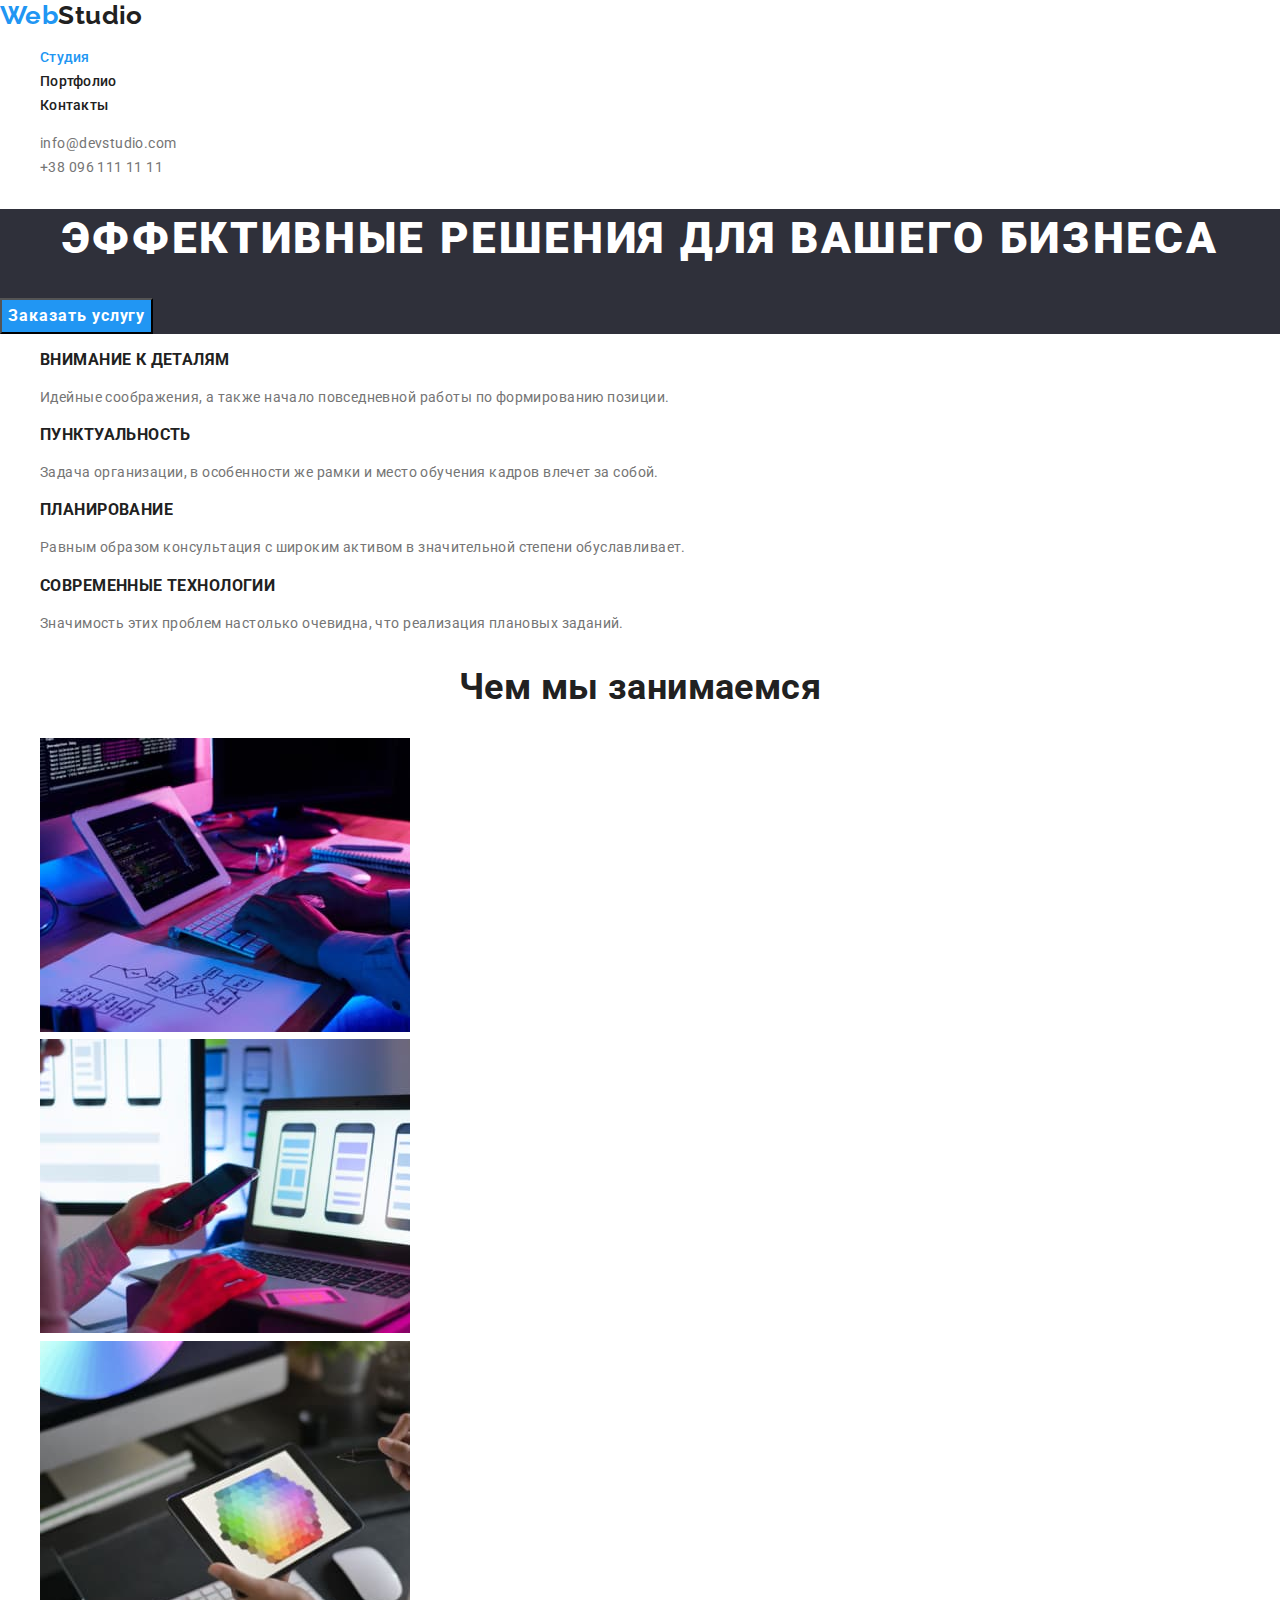
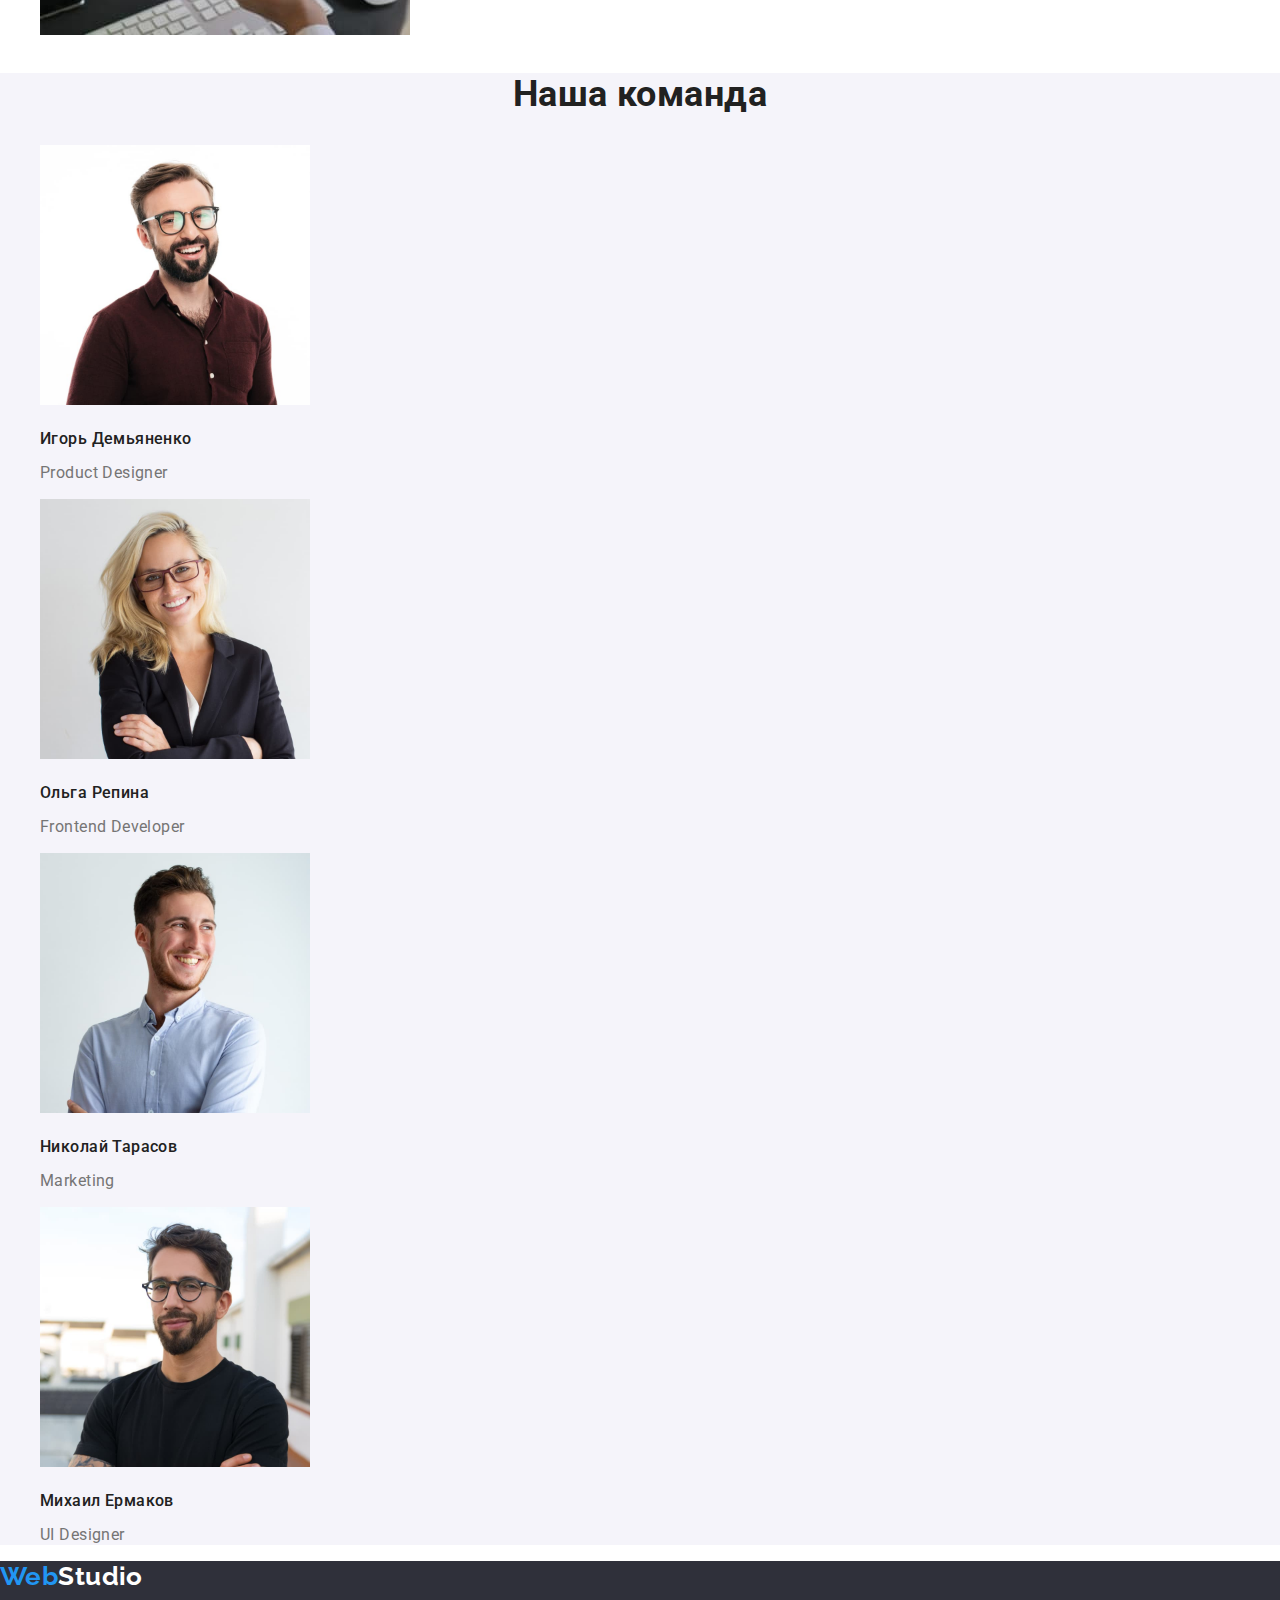
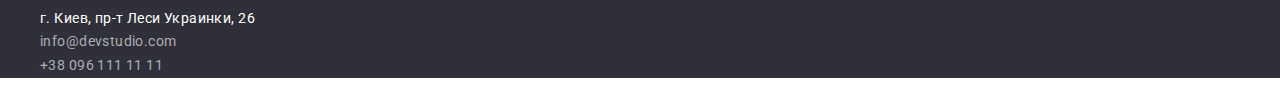
==== index.html @ a7386466 "Добавляет репозиторий goit-markup-hw-02" ====
<!DOCTYPE html>
<html lang="ru">

<head>
    <meta charset="UTF-8">
    <meta http-equiv="X-UA-Compatible" content="IE=edge">
    <meta name="viewport" content="width=device-width, initial-scale=1.0">
    <title>Web Studio</title>
    <link rel="preconnect" href="https://fonts.gstatic.com">
    <link
        href="https://fonts.googleapis.com/css2?family=Raleway:wght@700&family=Roboto:wght@400;500;700;900&display=swap"
        rel="stylesheet">
    <link rel="stylesheet"
        href="https://cdnjs.cloudflare.com/ajax/libs/modern-normalize/1.0.0/modern-normalize.min.css">
    <link rel="stylesheet" href="./css/styles.css">
</head>

<body>
    <!-- Navigation site -->
    <header class="white-background">
        <nav>
            <a class="logo-header" href="/"><span class="colortext">Web</span>Studio</a>
            <ul class="site-nav list">
                <li><a class="link current" href="">Студия</a></li>
                <li><a class="link" href="./portfolio.html">Портфолио</a></li>
                <li><a class="link" href="">Контакты</a></li>
            </ul>
        </nav>
        <ul class="list">
            <li><a class="link" href="mailto:info@devstudio.com">info@devstudio.com</a></li>
            <li><a class="link" href="tell:+380961111111">+38 096 111 11 11</a></li>
        </ul>
    </header>
    <main>
        <!-- Hero -->
        <section class="hero">
            <h1 class="page-title">Эффективные решения для вашего бизнеса</h1>
            <button class="button-order" type="button">Заказать услугу</button>
        </section>
        <!--Features-->
        <section class="">
            <h2 class="hiden-title">Особенности</h2>
            <ul class="list">
                <li>
                    <h3 class="feature-title">Внимание к деталям</h3>
                    <p class="paragraf-text">Идейные соображения, а также начало повседневной работы по формированию
                        позиции.</p>
                </li>
                <li>
                    <h3 class="feature-title">Пунктуальность</h3>
                    <p class="paragraf-text">Задача организации, в особенности же рамки и место обучения кадров влечет
                        за собой.</p>
                </li>
                <li>
                    <h3 class="feature-title">Планирование</h3>
                    <p class="paragraf-text">Равным образом консультация с широким активом в значительной степени
                        обуславливает.</p>
                </li>
                <li>
                    <h3 class="feature-title">Современные технологии</h3>
                    <p class="paragraf-text">Значимость этих проблем настолько очевидна, что реализация плановых
                        заданий.</p>
                </li>
            </ul>
        </section>
        <!--Чем мы занимаемся-->
        <section class="">
            <h2 class="section-title">Чем мы занимаемся</h2>
            <ul class="list">
                <li><img src="./images/work1.jpg" width="370" height="294" alt="Работа на планшете" /></li>
                <li><img src="./images/work2.jpg" width="370" height="294" alt="Работа на телефоне" /></li>
                <li><img src="./images/work3.jpg" width="370" height="294" alt="Барбер на ноутбуке" /></li>
            </ul>
        </section>
        <!--Наша команда-->
        <section class="second-bg-color">
            <h2 class="section-title">Наша команда</h2>
            <ul class="list">
                <li>
                    <img src="./images/staff1.jpg" width="270" height="260" alt="Член команды 1" />
                    <h3 class="team-name">Игорь Демьяненко</h3>
                    <p class="profession-text" lang="en">Product Designer</p>
                </li>
                <li>
                    <img src="./images/staff2.jpg" width="270" height="260" alt="Член команды 2" />
                    <h3 class="team-name">Ольга Репина</h3>
                    <p class="profession-text" lang="en">Frontend Developer</p>
                </li>
                <li>
                    <img src="./images/staff3.jpg" width="270" height="260" alt="Член команды 3" />
                    <h3 class="team-name">Николай Тарасов</h3>
                    <p class="profession-text" lang="en">Marketing</p>
                </li>
                <li>
                    <img src="./images/staff4.jpg" width="270" height="260" alt="Член команды 4" />
                    <h3 class="team-name">Михаил Ермаков</h3>
                    <p class="profession-text" lang="en">UI Designer</p>
                </li>
            </ul>
        </section>
    </main>

    <!--Контакты-->
    <footer class="dark-background">
        <a class="logo-footer" href="/"><span class="colortext">Web</span>Studio</a>
        <address class="address">
            <ul class="list">
                <li>
                    <a class="address-link link" href="https://goo.gl/maps/Cei7VWRPJddVFzz26" target="_blank"
                        rel="noopener noreferrer">г. Киев, пр-т Леси Украинки, 26</a>
                </li>
                <li>
                    <a class="connect link" href="mailto:info@devstudio.com">info@devstudio.com</a>
                </li>
                <li>
                    <a class="connect link" href="tell:+380961111111">+38 096 111 11 11</a>
                </li>
            </ul>
        </address>
    </footer>
</body>

</html>
---- css/styles.css ----
:root {
  --main-text-color: #757575;
  --title-text-color: #212121;
  --accent-text-color: #2196f3;
  --white-text-color: #ffffff;

  --accent-bg-color: #e5e5e5;
  --dark-bg-color: #2f303a;
  --white-bg-color: #ffffff;
  --second-bg-color: #f5f4fa;

  --title-font: Roboto, sans-serif;
  --logo-font: Raleway, sans-serif;
}
body {
  font-family: var(--title-font);
  font-size: 14px;
  line-height: 1.71;
  letter-spacing: 0.03em;
  color: var(--main-text-color);
}
.link {
  text-decoration: none;
}
.address-link {
  color: var(--white-text-color);
}
header .link {
  color: var(--main-text-color);
}
.site-nav .link.current {
  color: var(--accent-text-color);
}
.link:hover,
.link:focus {
  color: var(--accent-text-color);
}
.list {
  list-style: none;
}
.address {
  font-style: inherit;
  color: var(--white-text-color);
}
.connect {
  color: rgba(255, 255, 255, 0.6);
}
.page-title {
  font-family: var(--title-font);
  font-weight: 900;
  font-size: 44px;
  line-height: 1.36;
  text-align: center;
  letter-spacing: 0.06em;
  text-transform: uppercase;
  color: var(--white-text-color);
  background-color: var(--dark-bg-color);
}
.hiden-title {
  position: absolute;
  width: 1px;
  height: 1px;
  border: 0;
  margin: -1px;
  padding: 0;
  clip: rect(0 0 0 0);
  overflow: hidden;
}
.section-title {
  font-family: var(--title-font);
  font-weight: 700;
  font-size: 36px;
  line-height: 1.17;
  text-align: center;
  color: var(--title-text-color);
}
.feature-title {
  font-family: var(--title-font);
  font-style: normal;
  font-weight: 700;
  line-height: 1.14;
  text-transform: uppercase;
  color: var(--title-text-color);
}
.paragraf-text {
  font-family: var(--title-font);
}
.team-name {
  font-family: var(--title-font);
  font-weight: 500;
  font-size: 16px;
  line-height: 1.19;
  color: var(--title-text-color);
}
.profession-text {
  font-family: var(-title-font);
  font-size: 16px;
  line-height: 1.18;
}
.gallery-title {
  font-family: var(--title-font);
  font-weight: 700;
  font-size: 18px;
  line-height: 2;
  letter-spacing: 0.06em;
  color: var(--title-text-color);
}
.gallery-text {
  font-family: var(--title-font);
  font-size: 16px;
  line-height: 1.87;
}
/* Button */
.button-order {
  color: var(--white-text-color);
  background-color: var(--accent-text-color);
  font-family: var(--title-font);
  font-weight: 700;
  font-size: 16px;
  line-height: 1.87;
  display: flex;
  align-items: center;
  text-align: center;
  letter-spacing: 0.06em;
  cursor: pointer;
}
.button-nav:hover,
.button-nav:focus {
  background-color: var(--accent-text-color);
}
.button-nav {
  font-family: var(--title-font);
  font-weight: 500;
  font-size: 16px;
  line-height: 1.62;
  cursor: pointer;
  text-align: center;
  letter-spacing: 0.03em;
  color: var(--title-text-color);
  background-color: var(--second-bg-color);
}
.hero {
  background-color: var(--dark-bg-color);
}
.dark-background {
  background-color: var(--dark-bg-color);
}
.white-background {
  background-color: var(--white-bg-color);
}
.second-bg-color {
  background-color: var(--second-bg-color);
}
/* Logo Website header*/
.logo-header {
  color: var(--title-text-color);
  font-family: var(--logo-font);
  font-weight: 700;
  font-size: 26px;
  line-height: 1.19;
  text-decoration: none;
}
/* Logo Website footer*/
.logo-footer {
  color: var(--white-text-color);
  font-family: var(--logo-font);
  font-weight: 700;
  font-size: 26px;
  line-height: 1.19;
  text-decoration: none;
}
.colortext {
  color: var(--accent-text-color);
}
/* Site nav */
.site-nav .link {
  color: var(--title-text-color);
  font-weight: 500;
  line-height: 1.14;
  letter-spacing: 0.02em;
  cursor: pointer;
}
.site-nav .link:hover,
.site-nav .link:focus {
  color: var(--accent-text-color);
}
.auth-nav .link {
  color: var(--title-text-color);
  font-weight: 500;
  line-height: 1.14;
  letter-spacing: 0.02em;
  cursor: pointer;
}
.auth-nav .link:hover,
.auth-nav .link:focus {
  color: var(--accent-text-color);
}
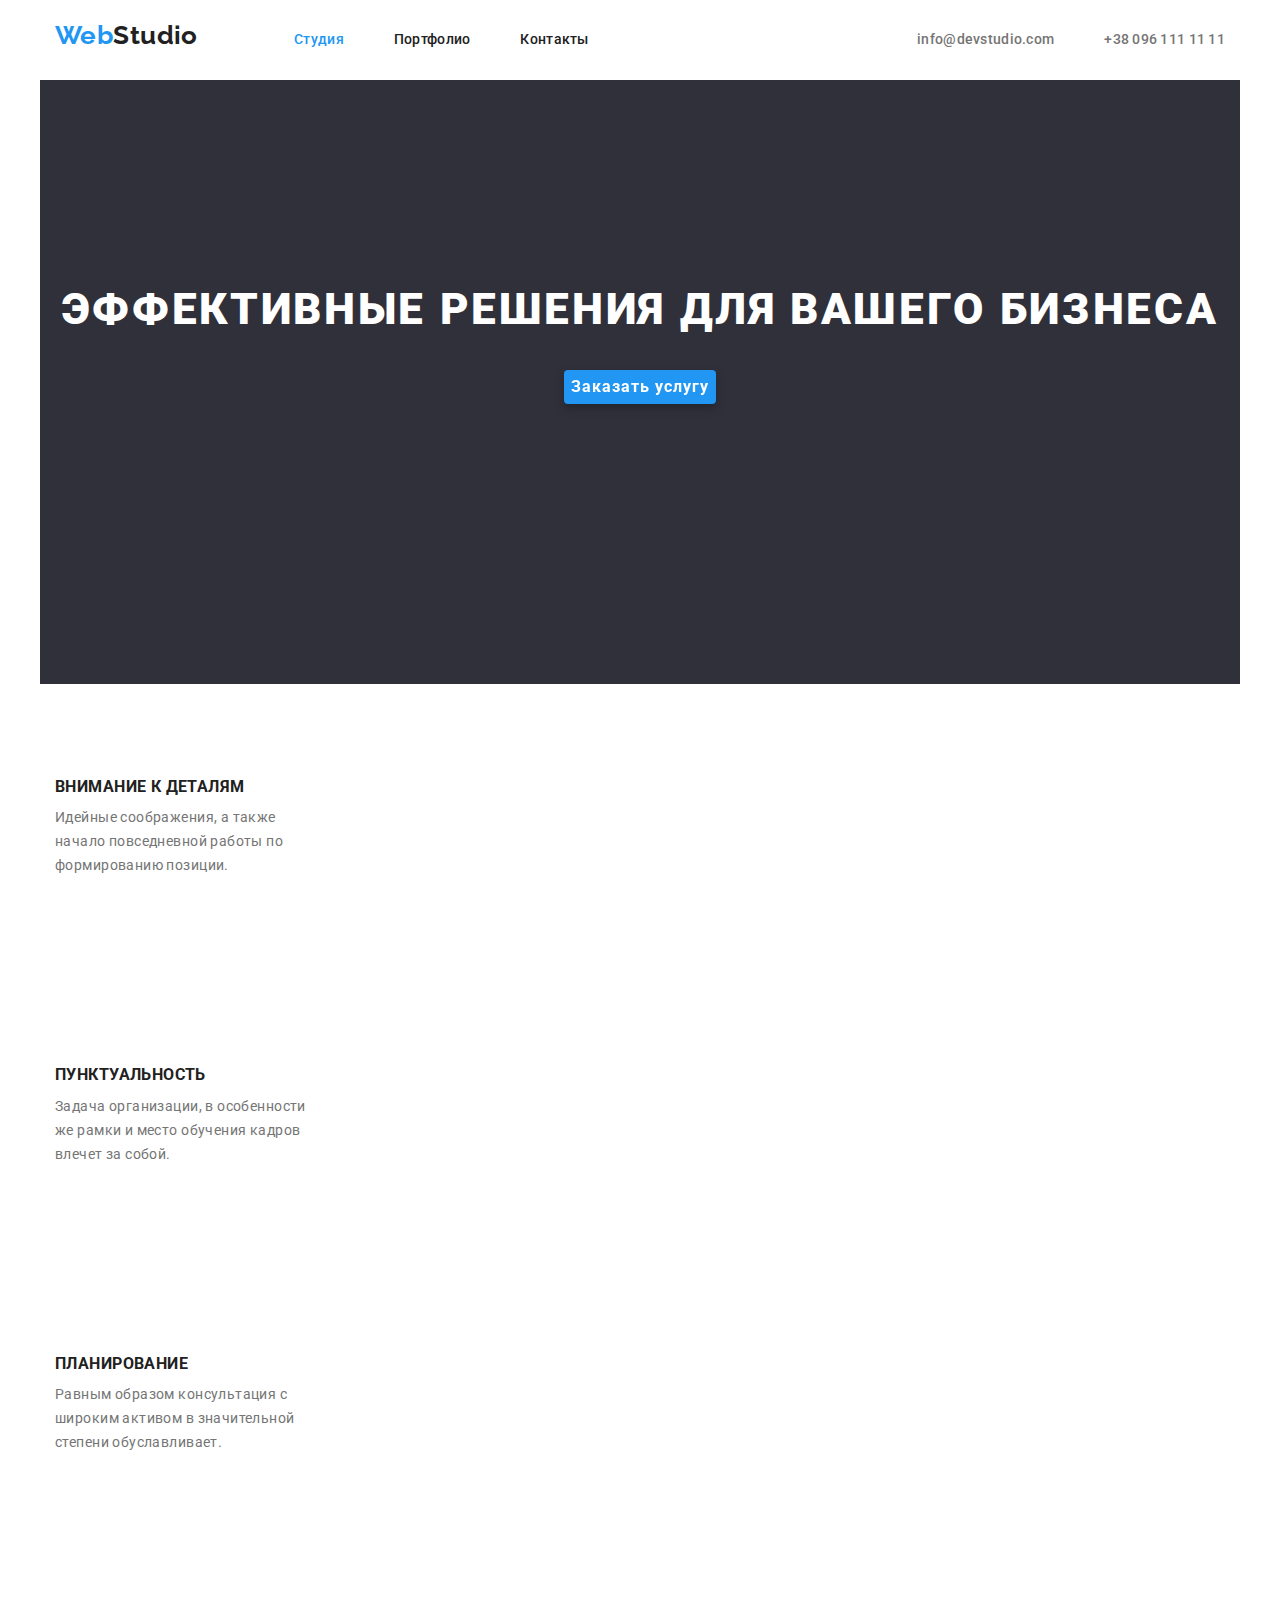
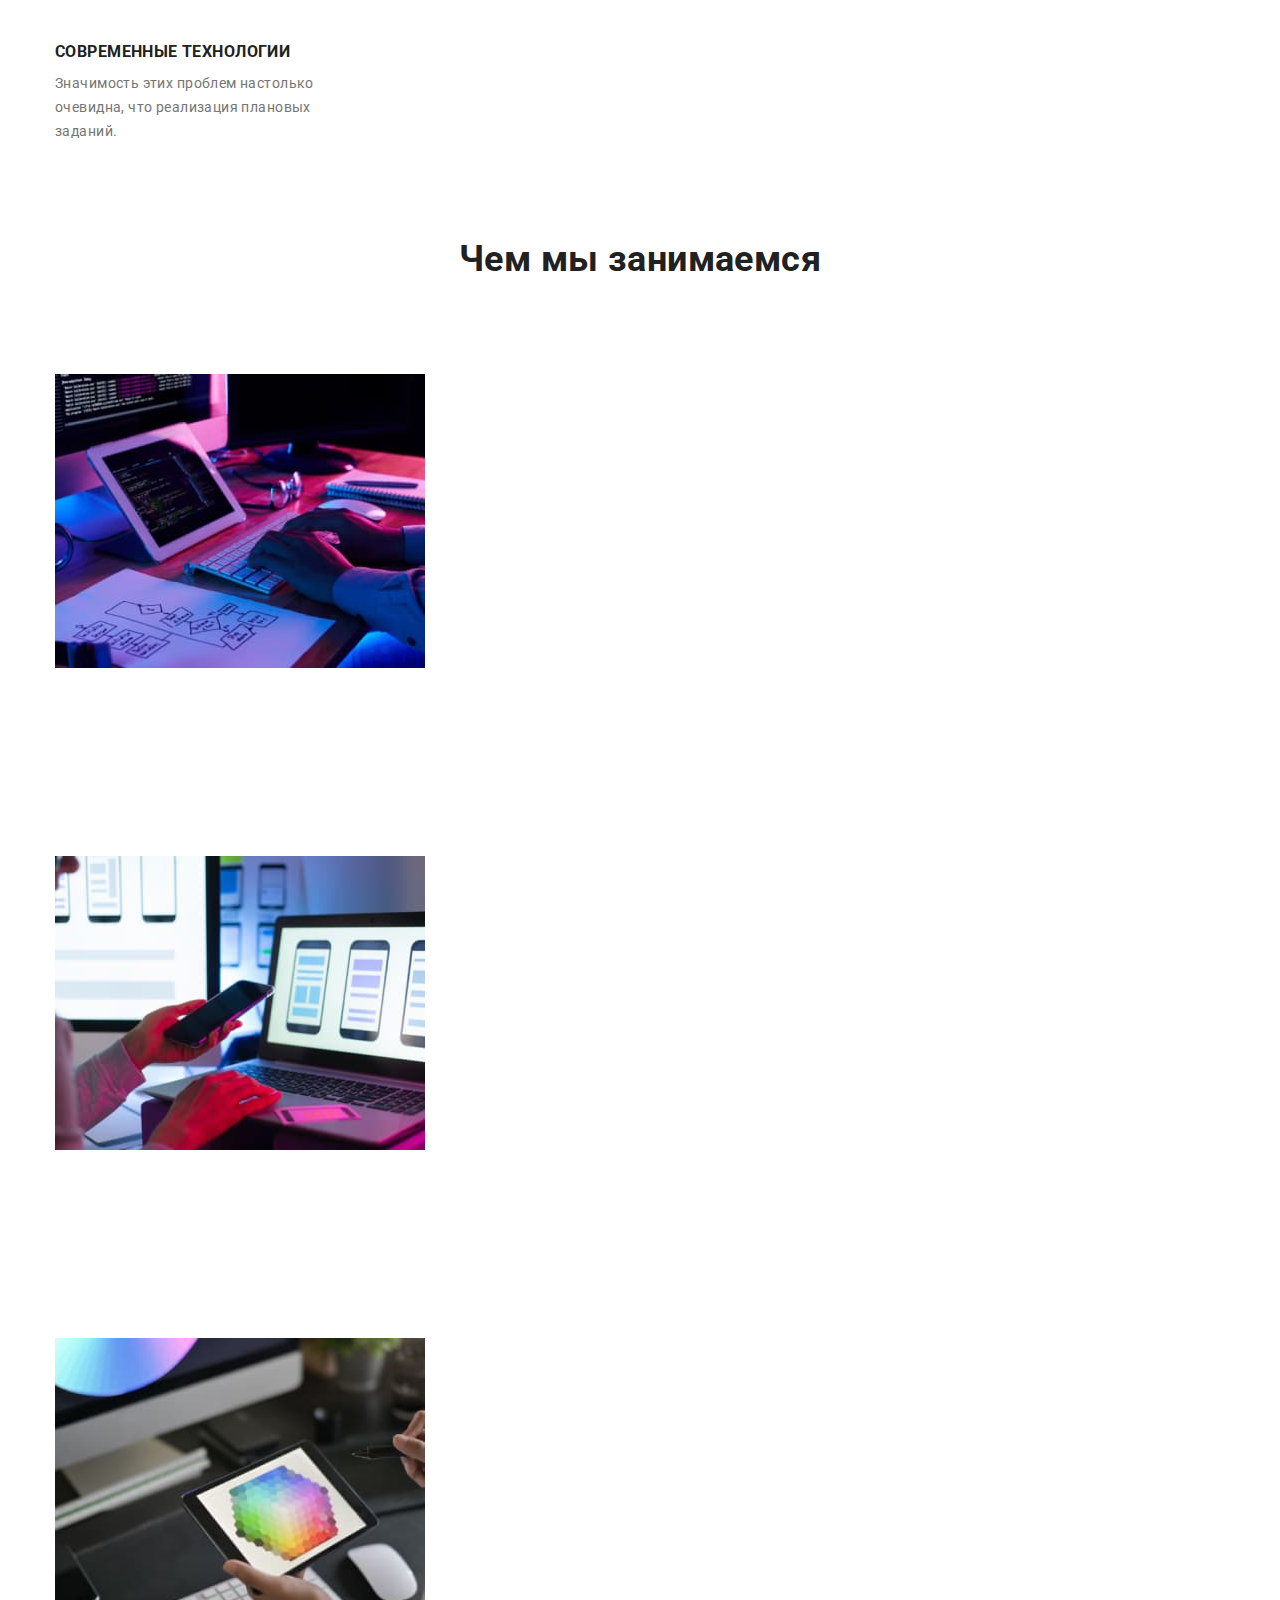
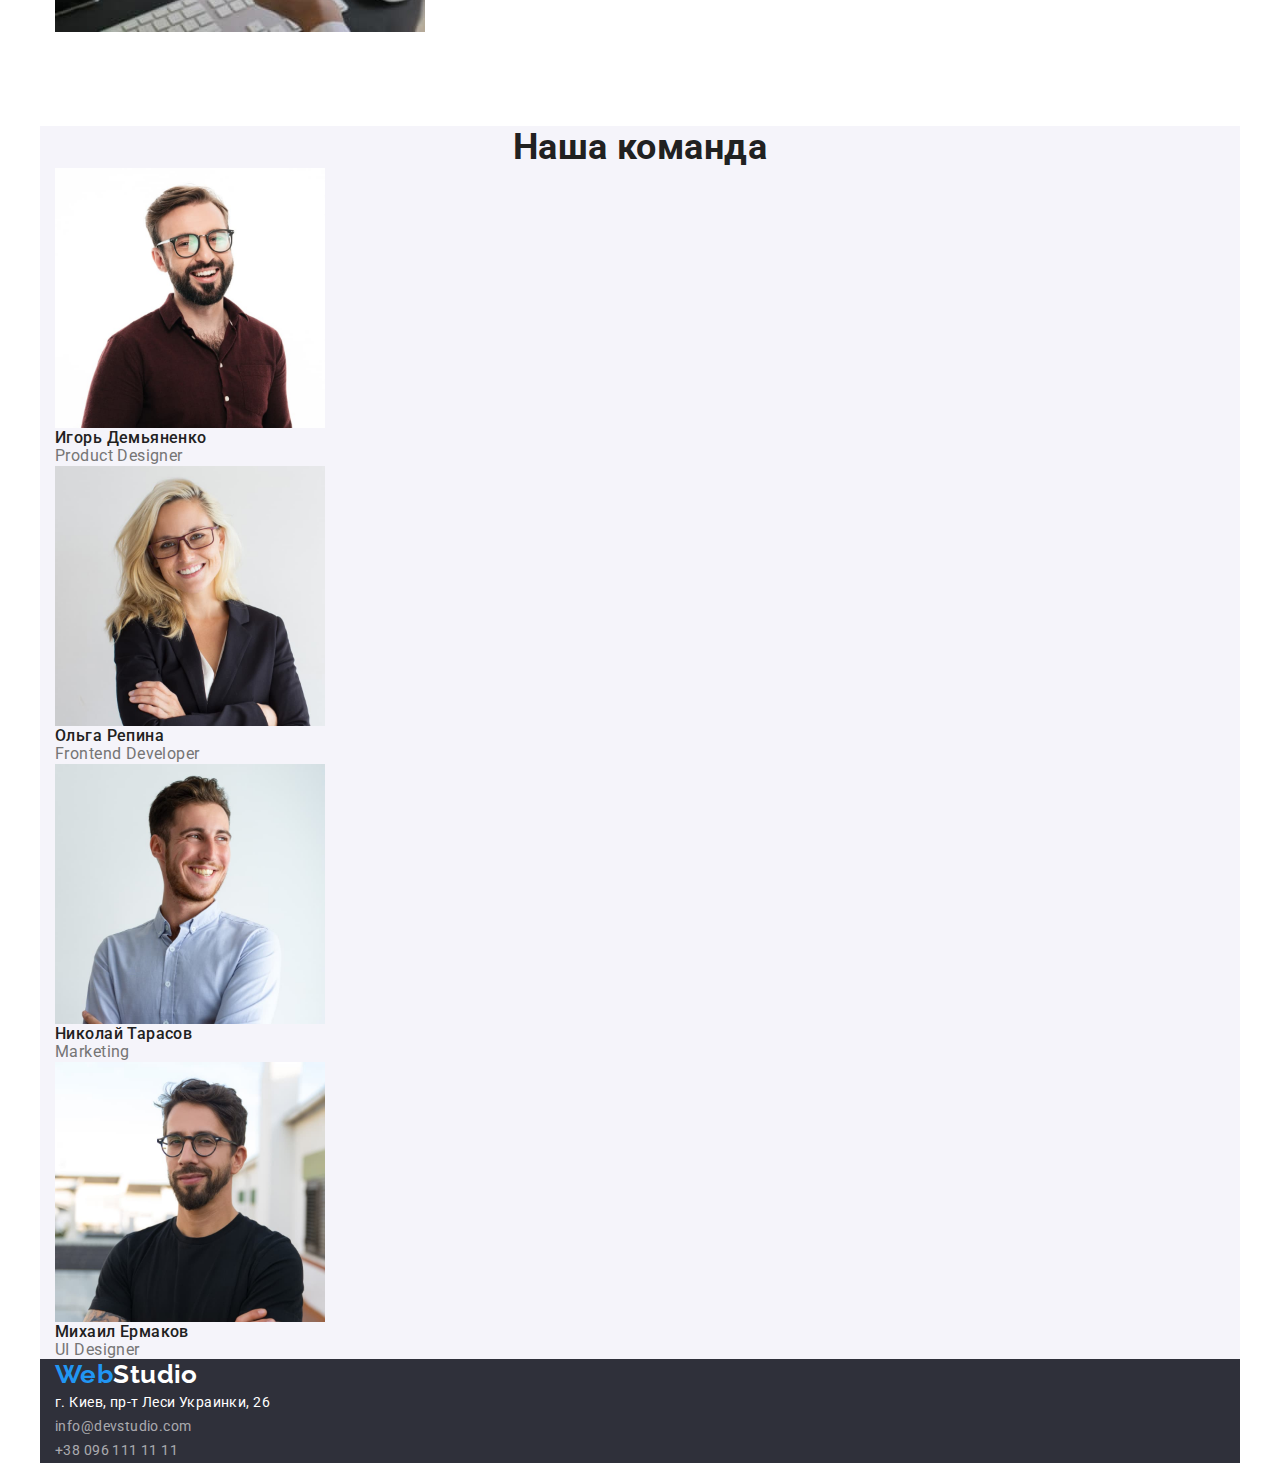
==== commit 31887eeb: "Добавляет стили шапке сайта" ====
--- a/index.html
+++ b/index.html
@@ -7,73 +7,73 @@
     <meta name="viewport" content="width=device-width, initial-scale=1.0">
     <title>Web Studio</title>
     <link rel="preconnect" href="https://fonts.gstatic.com">
-    <link
-        href="https://fonts.googleapis.com/css2?family=Raleway:wght@700&family=Roboto:wght@400;500;700;900&display=swap"
-        rel="stylesheet">
-    <link rel="stylesheet"
-        href="https://cdnjs.cloudflare.com/ajax/libs/modern-normalize/1.0.0/modern-normalize.min.css">
+    <link href="https://fonts.googleapis.com/css2?family=Raleway:wght@700&family=Roboto:wght@400;500;700;900&display=swap" rel="stylesheet">
+    <link rel="stylesheet" href="https://cdnjs.cloudflare.com/ajax/libs/modern-normalize/1.0.0/modern-normalize.min.css">
     <link rel="stylesheet" href="./css/styles.css">
 </head>
+<body>
 
-<body>
     <!-- Navigation site -->
-    <header class="white-background">
-        <nav>
-            <a class="logo-header" href="/"><span class="colortext">Web</span>Studio</a>
-            <ul class="site-nav list">
-                <li><a class="link current" href="">Студия</a></li>
-                <li><a class="link" href="./portfolio.html">Портфолио</a></li>
-                <li><a class="link" href="">Контакты</a></li>
+    <header class="header white-background">
+        <div class="main-nav container">    
+            <nav class="">
+                <a class="logo-header" href="/"><span class="colortext">Web</span>Studio</a>
+                <ul class="site-nav list">
+                    <li class="main-item"><a class="link current" href="">Студия</a></li>
+                    <li class="main-item"><a class="link" href="./portfolio.html">Портфолио</a></li>
+                    <li class="main-item"><a class="link" href="">Контакты</a></li>
+                </ul>
+            </nav>
+            <ul class="auth-nav list">
+                <li class="main-item"><a class="link" href="mailto:info@devstudio.com">info@devstudio.com</a></li>
+                <li class="main-item"><a class="link" href="tell:+380961111111">+38 096 111 11 11</a></li>
             </ul>
-        </nav>
-        <ul class="list">
-            <li><a class="link" href="mailto:info@devstudio.com">info@devstudio.com</a></li>
-            <li><a class="link" href="tell:+380961111111">+38 096 111 11 11</a></li>
-        </ul>
+        </div>
     </header>
+   
     <main>
         <!-- Hero -->
-        <section class="hero">
+        <section class="hero container">
             <h1 class="page-title">Эффективные решения для вашего бизнеса</h1>
             <button class="button-order" type="button">Заказать услугу</button>
         </section>
+
         <!--Features-->
-        <section class="">
-            <h2 class="hiden-title">Особенности</h2>
-            <ul class="list">
-                <li>
+        <section>
+            <div class="container">
+                <h2 class="hiden-title">Особенности</h2>
+                <ul class="feature-list list">
+                    <li class="item">
                     <h3 class="feature-title">Внимание к деталям</h3>
-                    <p class="paragraf-text">Идейные соображения, а также начало повседневной работы по формированию
-                        позиции.</p>
-                </li>
-                <li>
+                    <p class="paragraf-text">Идейные соображения, а также начало повседневной работы по формированию позиции.</p>
+                    </li>
+                    <li class="item">
                     <h3 class="feature-title">Пунктуальность</h3>
-                    <p class="paragraf-text">Задача организации, в особенности же рамки и место обучения кадров влечет
-                        за собой.</p>
-                </li>
-                <li>
+                    <p class="paragraf-text">Задача организации, в особенности же рамки и место обучения кадров влечет за собой.</p>
+                    </li>
+                    <li class="item">
                     <h3 class="feature-title">Планирование</h3>
-                    <p class="paragraf-text">Равным образом консультация с широким активом в значительной степени
-                        обуславливает.</p>
-                </li>
-                <li>
+                    <p class="paragraf-text">Равным образом консультация с широким активом в значительной степени обуславливает.</p>
+                    </li>
+                    <li class="item">
                     <h3 class="feature-title">Современные технологии</h3>
-                    <p class="paragraf-text">Значимость этих проблем настолько очевидна, что реализация плановых
-                        заданий.</p>
-                </li>
-            </ul>
+                    <p class="paragraf-text">Значимость этих проблем настолько очевидна, что реализация плановых заданий.</p>
+                    </li>
+                </ul>
+            </div>
         </section>
-        <!--Чем мы занимаемся-->
-        <section class="">
+
+        <!--We do-->
+        <section class="container">
             <h2 class="section-title">Чем мы занимаемся</h2>
-            <ul class="list">
-                <li><img src="./images/work1.jpg" width="370" height="294" alt="Работа на планшете" /></li>
-                <li><img src="./images/work2.jpg" width="370" height="294" alt="Работа на телефоне" /></li>
-                <li><img src="./images/work3.jpg" width="370" height="294" alt="Барбер на ноутбуке" /></li>
+            <ul class="we-do list">
+                <li class="item"><img src="./images/work1.jpg" width="370" height="294" alt="Работа на планшете" /></li>
+                <li class="item"><img src="./images/work2.jpg" width="370" height="294" alt="Работа на телефоне" /></li>
+                <li class="item"><img src="./images/work3.jpg" width="370" height="294" alt="Барбер на ноутбуке" /></li>
             </ul>
         </section>
         <!--Наша команда-->
-        <section class="second-bg-color">
+        <section class="second-bg-color container">
             <h2 class="section-title">Наша команда</h2>
             <ul class="list">
                 <li>
@@ -99,9 +99,10 @@
             </ul>
         </section>
     </main>
-
+    
+    
     <!--Контакты-->
-    <footer class="dark-background">
+    <footer class="dark-background container">
         <a class="logo-footer" href="/"><span class="colortext">Web</span>Studio</a>
         <address class="address">
             <ul class="list">
@@ -118,6 +119,7 @@
             </ul>
         </address>
     </footer>
+    
 </body>
 
 </html>--- a/css/styles.css
+++ b/css/styles.css
@@ -12,6 +12,17 @@
   --title-font: Roboto, sans-serif;
   --logo-font: Raleway, sans-serif;
 }
+
+html {
+  box-sizing: border-box;
+}
+
+*,
+*::before,
+*::after {
+  box-sizing: inherit;
+}
+
 body {
   font-family: var(--title-font);
   font-size: 14px;
@@ -19,33 +30,133 @@
   letter-spacing: 0.03em;
   color: var(--main-text-color);
 }
+
+h1,
+h2,
+h3,
+h4,
+h5,
+h6,
+p {
+  margin: 0;
+  margin-left: auto;
+  margin-right: auto;
+}
+
+img {
+  display: block;
+  max-width: 100%;
+  height: auto;
+}
+
+.list {
+  /*display: flex;*/
+  padding-left: 0;
+  margin: 0;
+  list-style: none;
+}
+
 .link {
   text-decoration: none;
-}
-.address-link {
-  color: var(--white-text-color);
-}
-header .link {
+  color: inherit;
+}
+
+.container {
+  width: 1200px;
+  padding-right: 15px;
+  padding-left: 15px;
+  margin-left: auto;
+  margin-right: auto;
+}
+
+/*HIDDEN TITLES*/
+.visually-hidden {
+  position: absolute !important;
+  clip: rect(1px 1px 1px 1px);
+  clip: rect(1px, 1px, 1px, 1px);
+  padding: 0 !important;
+  border: 0 !important;
+  height: 1px !important;
+  width: 1px !important;
+  overflow: hidden;
+}
+
+/* SITE NAV */
+.header .container {
+  display: flex;
+  align-items: center;
+}
+
+.main-item:not(:last-child) {
+  margin-right: 50px;
+}
+
+.main-nav {
+  align-items: center;
+}
+
+.site-nav {
+  display: inline-flex;
+}
+
+.site-nav .link {
+  display: block;
+  padding-top: 32px;
+  padding-bottom: 32px;
+
+  color: var(--title-text-color);
+
+  font-weight: 500;
+  line-height: 1.14;
+  letter-spacing: 0.02em;
+  cursor: pointer;
+}
+
+.site-nav .link:hover,
+.site-nav .link:focus {
+  color: var(--accent-text-color);
+}
+
+.site-nav .link.current {
+  color: var(--accent-text-color);
+}
+
+/* AUTH NAV */
+.auth-nav {
+  display: flex;
+  margin-left: auto;
+}
+
+.auth-nav .item + .item {
+  margin-left: 48px;
+}
+
+.auth-nav .link {
   color: var(--main-text-color);
-}
-.site-nav .link.current {
-  color: var(--accent-text-color);
-}
-.link:hover,
-.link:focus {
-  color: var(--accent-text-color);
-}
-.list {
-  list-style: none;
-}
+  font-weight: 500;
+  line-height: 1.14;
+  letter-spacing: 0.02em;
+  cursor: pointer;
+}
+
+.auth-nav .link:hover,
+.auth-nav .link:focus {
+  color: var(--accent-text-color);
+}
+
 .address {
   font-style: inherit;
   color: var(--white-text-color);
 }
+.address-link {
+  color: var(--white-text-color);
+}
 .connect {
   color: rgba(255, 255, 255, 0.6);
 }
+
 .page-title {
+  display: block;
   font-family: var(--title-font);
   font-weight: 900;
   font-size: 44px;
@@ -55,6 +166,7 @@
   text-transform: uppercase;
   color: var(--white-text-color);
   background-color: var(--dark-bg-color);
+  margin-bottom: 30px;
 }
 .hiden-title {
   position: absolute;
@@ -74,7 +186,17 @@
   text-align: center;
   color: var(--title-text-color);
 }
+
+/* FEATURE */
+
+.feature-list .item {
+  width: 270px;
+  padding-top: 94px;
+  padding-bottom: 94px;
+}
+
 .feature-title {
+  padding-bottom: 10px;
   font-family: var(--title-font);
   font-style: normal;
   font-weight: 700;
@@ -82,9 +204,18 @@
   text-transform: uppercase;
   color: var(--title-text-color);
 }
+
 .paragraf-text {
   font-family: var(--title-font);
 }
+/* WE DO */
+
+.we-do .item {
+  width: 370px;
+  padding-top: 94px;
+  padding-bottom: 94px;
+}
+
 .team-name {
   font-family: var(--title-font);
   font-weight: 500;
@@ -96,6 +227,28 @@
   font-family: var(-title-font);
   font-size: 16px;
   line-height: 1.18;
+}
+
+/* GALLERY */
+
+.gallery-nav .item {
+  width: auto;
+  padding-top: 94px;
+  padding-bottom: 50px;
+}
+
+.gallery-progect {
+  display: flex;
+  flex-wrap: wrap;
+  margin-right: 20px;
+  margin-bottom: 20px;
+}
+
+.gallery-progect .item {
+  flex-basis: calc((100% - 3 * 90px) / 3);
+}
+.gallery-progect:nth-child(3n) {
+  margin-right: 0;
 }
 .gallery-title {
   font-family: var(--title-font);
@@ -110,20 +263,29 @@
   font-size: 16px;
   line-height: 1.87;
 }
+
 /* Button */
+
 .button-order {
+  display: inline-block;
+  border: 1px solid transparent;
+  border-radius: 4px;
+  filter: drop-shadow(0px 4px 4px rgba(0, 0, 0, 0.25));
+  padding: 10px, 32px;
+
   color: var(--white-text-color);
   background-color: var(--accent-text-color);
+
   font-family: var(--title-font);
   font-weight: 700;
   font-size: 16px;
   line-height: 1.87;
-  display: flex;
-  align-items: center;
-  text-align: center;
   letter-spacing: 0.06em;
+
+  text-align: center;
   cursor: pointer;
 }
+
 .button-nav:hover,
 .button-nav:focus {
   background-color: var(--accent-text-color);
@@ -138,13 +300,18 @@
   letter-spacing: 0.03em;
   color: var(--title-text-color);
   background-color: var(--second-bg-color);
+  padding: 6px, 22px;
 }
 .hero {
+  text-align: center;
   background-color: var(--dark-bg-color);
+  padding-top: 200px;
+  padding-bottom: 280px;
 }
 .dark-background {
   background-color: var(--dark-bg-color);
 }
+
 .white-background {
   background-color: var(--white-bg-color);
 }
@@ -159,6 +326,8 @@
   font-size: 26px;
   line-height: 1.19;
   text-decoration: none;
+  margin-right: 93px;
+  display: inline-block;
 }
 /* Logo Website footer*/
 .logo-footer {
@@ -172,26 +341,8 @@
 .colortext {
   color: var(--accent-text-color);
 }
-/* Site nav */
-.site-nav .link {
-  color: var(--title-text-color);
-  font-weight: 500;
-  line-height: 1.14;
-  letter-spacing: 0.02em;
-  cursor: pointer;
-}
-.site-nav .link:hover,
-.site-nav .link:focus {
-  color: var(--accent-text-color);
-}
-.auth-nav .link {
-  color: var(--title-text-color);
-  font-weight: 500;
-  line-height: 1.14;
-  letter-spacing: 0.02em;
-  cursor: pointer;
-}
-.auth-nav .link:hover,
-.auth-nav .link:focus {
-  color: var(--accent-text-color);
-}
+
+.link:hover,
+.link:focus {
+  color: var(--accent-text-color);
+}
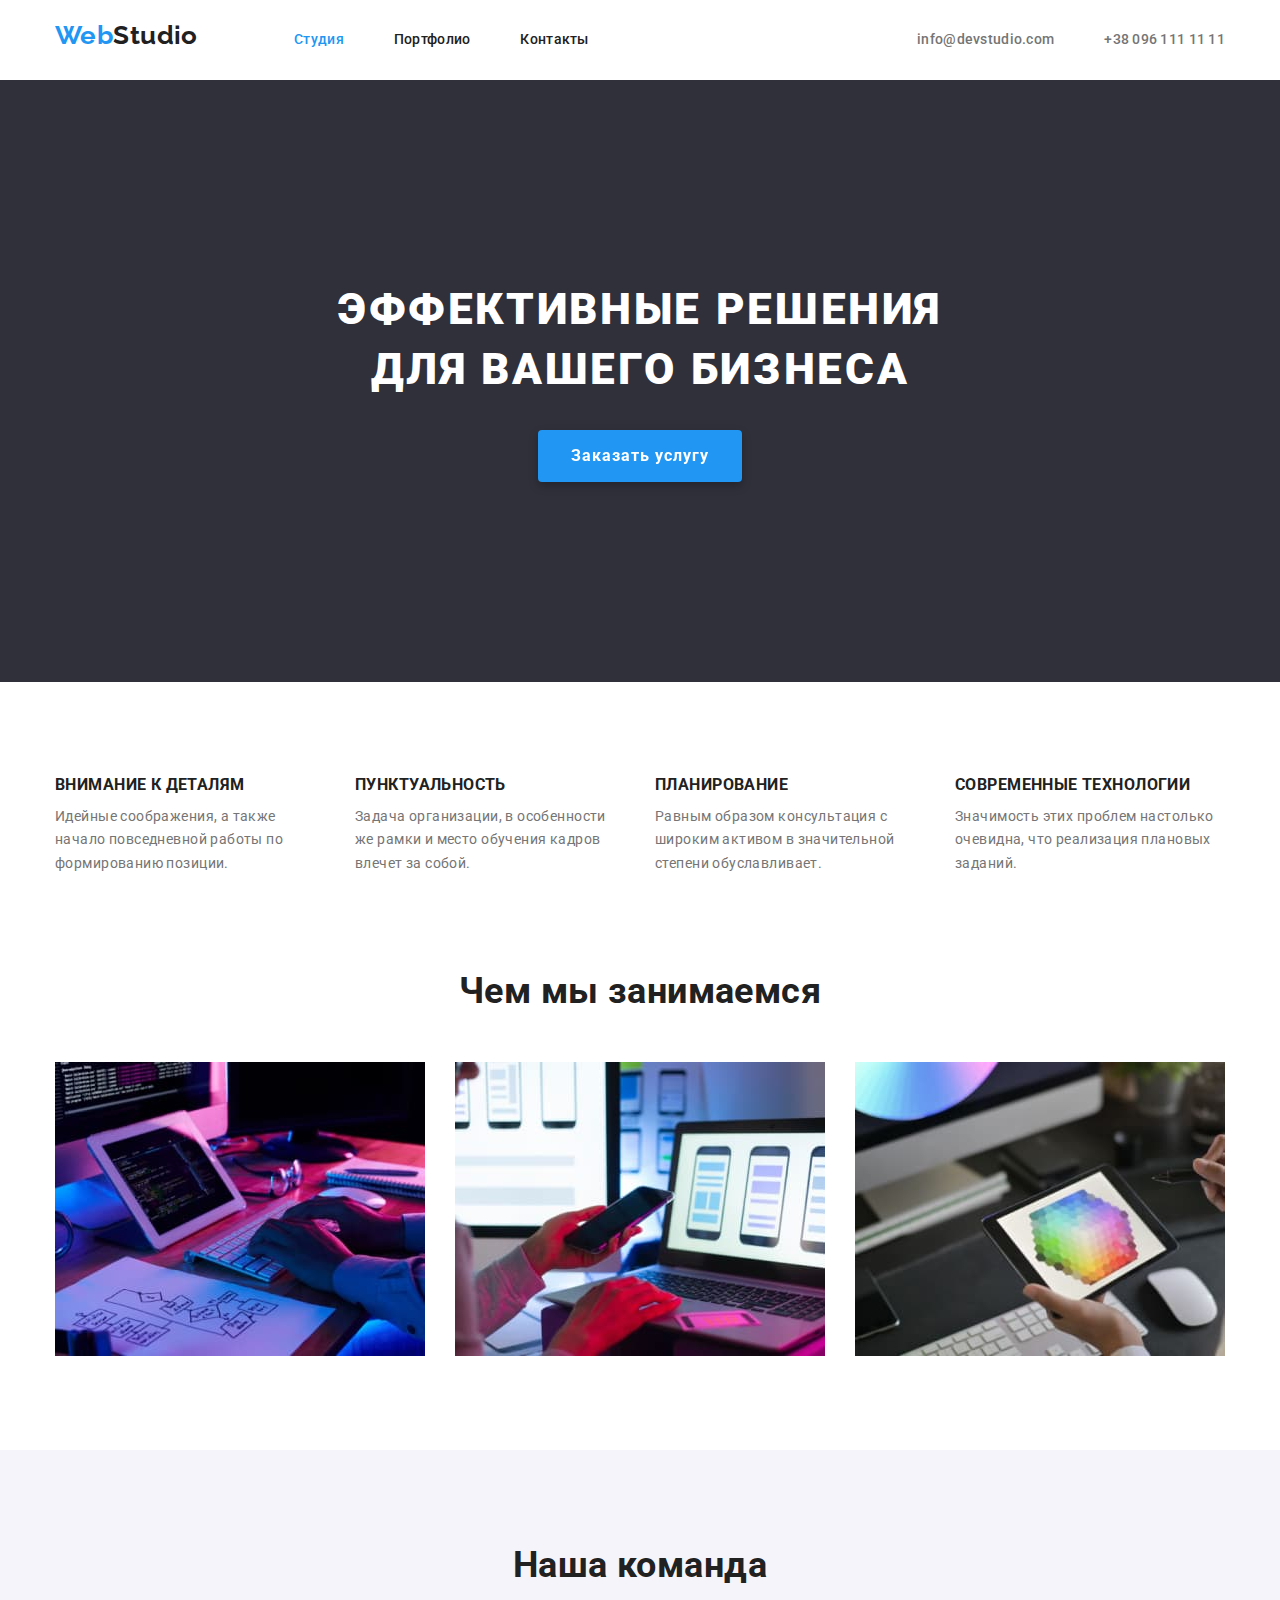
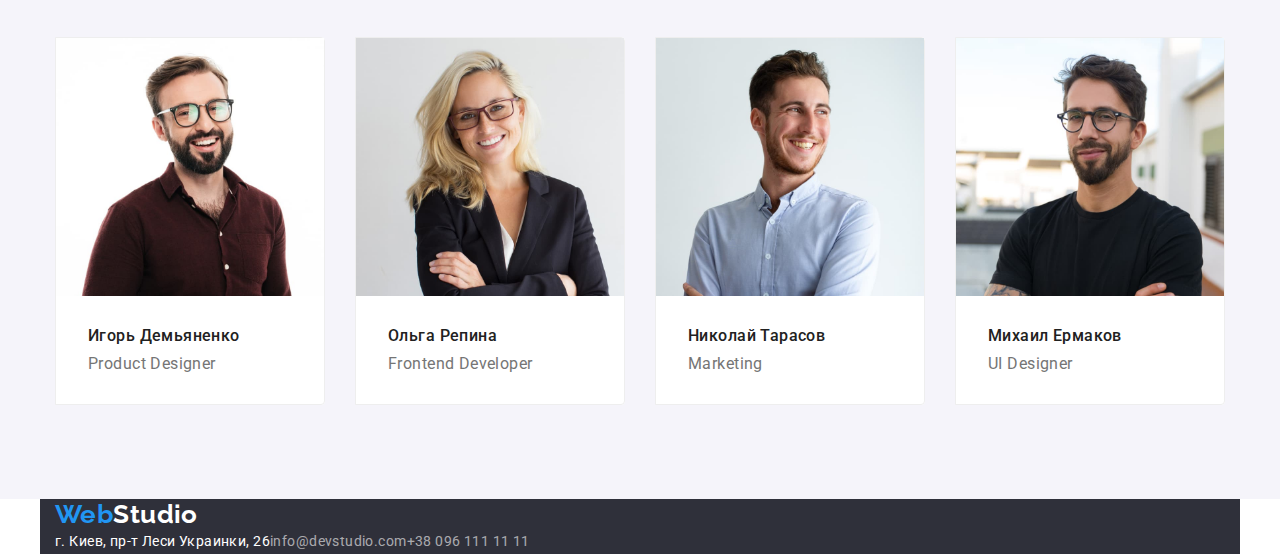
==== commit 58cd4586: "Добавляет стили и позиционирование" ====
--- a/index.html
+++ b/index.html
@@ -14,9 +14,9 @@
 <body>
 
     <!-- Navigation site -->
-    <header class="header white-background">
-        <div class="main-nav container">    
-            <nav class="">
+    <header class="header">
+        <div class="container">    
+            <nav class="main-nav">
                 <a class="logo-header" href="/"><span class="colortext">Web</span>Studio</a>
                 <ul class="site-nav list">
                     <li class="main-item"><a class="link current" href="">Студия</a></li>
@@ -33,13 +33,15 @@
    
     <main>
         <!-- Hero -->
-        <section class="hero container">
+        <section class="hero">
+            <div class="container">
             <h1 class="page-title">Эффективные решения для вашего бизнеса</h1>
             <button class="button-order" type="button">Заказать услугу</button>
+            </div>
         </section>
 
         <!--Features-->
-        <section>
+        <section class="feature">
             <div class="container">
                 <h2 class="hiden-title">Особенности</h2>
                 <ul class="feature-list list">
@@ -64,40 +66,62 @@
         </section>
 
         <!--We do-->
-        <section class="container">
+        <section class="we-do">
+            <div class="container">
             <h2 class="section-title">Чем мы занимаемся</h2>
-            <ul class="we-do list">
+            <ul class="list">
                 <li class="item"><img src="./images/work1.jpg" width="370" height="294" alt="Работа на планшете" /></li>
                 <li class="item"><img src="./images/work2.jpg" width="370" height="294" alt="Работа на телефоне" /></li>
                 <li class="item"><img src="./images/work3.jpg" width="370" height="294" alt="Барбер на ноутбуке" /></li>
             </ul>
+            </div>
         </section>
-        <!--Наша команда-->
-        <section class="second-bg-color container">
+
+        <!-- OUR TEAM -->
+        <section class="team">
+            <div class="container">
             <h2 class="section-title">Наша команда</h2>
             <ul class="list">
-                <li>
-                    <img src="./images/staff1.jpg" width="270" height="260" alt="Член команды 1" />
-                    <h3 class="team-name">Игорь Демьяненко</h3>
-                    <p class="profession-text" lang="en">Product Designer</p>
+                <li class="item">
+                    <div class="border">
+                        <img src="./images/staff1.jpg" width="270" height="260" alt="Член команды 1" />
+                        <div class="team__box">
+                        <h3 class="team-name">Игорь Демьяненко</h3>
+                        <p class="profession-text" lang="en">Product Designer</p>
+                        </div>
+                    </div>
                 </li>
-                <li>
-                    <img src="./images/staff2.jpg" width="270" height="260" alt="Член команды 2" />
-                    <h3 class="team-name">Ольга Репина</h3>
-                    <p class="profession-text" lang="en">Frontend Developer</p>
+                <li class="item">
+                    <div class="border">
+                        <img src="./images/staff2.jpg" width="270" height="260" alt="Член команды 2" />
+                        <div class="team__box">
+                        <h3 class="team-name">Ольга Репина</h3>
+                        <p class="profession-text" lang="en">Frontend Developer</p>
+                        </div>
+                    </div>
                 </li>
-                <li>
-                    <img src="./images/staff3.jpg" width="270" height="260" alt="Член команды 3" />
-                    <h3 class="team-name">Николай Тарасов</h3>
-                    <p class="profession-text" lang="en">Marketing</p>
+                <li class="item">
+                    <div class="border">
+                        <img src="./images/staff3.jpg" width="270" height="260" alt="Член команды 3" />
+                        <div class="team__box">
+                        <h3 class="team-name">Николай Тарасов</h3>    
+                        <p class="profession-text" lang="en">Marketing</p>
+                        </div>
+                    </div>
                 </li>
-                <li>
-                    <img src="./images/staff4.jpg" width="270" height="260" alt="Член команды 4" />
-                    <h3 class="team-name">Михаил Ермаков</h3>
-                    <p class="profession-text" lang="en">UI Designer</p>
+                <li class="item">
+                    <div class="border">
+                        <img src="./images/staff4.jpg" width="270" height="260" alt="Член команды 4" />
+                        <div class="team__box">
+                        <h3 class="team-name">Михаил Ермаков</h3>
+                        <p class="profession-text" lang="en">UI Designer</p>
+                        </div>
+                    </div>
                 </li>
             </ul>
+            </div>
         </section>
+        
     </main>
     
     
--- a/css/styles.css
+++ b/css/styles.css
@@ -39,8 +39,6 @@
 h6,
 p {
   margin: 0;
-  margin-left: auto;
-  margin-right: auto;
 }
 
 img {
@@ -50,7 +48,7 @@
 }
 
 .list {
-  /*display: flex;*/
+  display: flex;
   padding-left: 0;
   margin: 0;
   list-style: none;
@@ -59,6 +57,11 @@
 .link {
   text-decoration: none;
   color: inherit;
+}
+
+.item {
+  display: flex;
+  flex-wrap: wrap;
 }
 
 .container {
@@ -85,6 +88,7 @@
 .header .container {
   display: flex;
   align-items: center;
+  background-color: var(--white-bg-color);
 }
 
 .main-item:not(:last-child) {
@@ -125,10 +129,6 @@
 .auth-nav {
   display: flex;
   margin-left: auto;
-}
-
-.auth-nav .item + .item {
-  margin-left: 48px;
 }
 
 .auth-nav .link {
@@ -153,6 +153,47 @@
 }
 .connect {
   color: rgba(255, 255, 255, 0.6);
+}
+
+.hiden-title {
+  position: absolute;
+  width: 1px;
+  height: 1px;
+  border: 0;
+  margin: -1px;
+  padding: 0;
+  clip: rect(0 0 0 0);
+  overflow: hidden;
+}
+.section-title {
+  font-family: var(--title-font);
+  font-weight: 700;
+  font-size: 36px;
+  line-height: 1.17;
+  text-align: center;
+  color: var(--title-text-color);
+  margin-bottom: 50px;
+}
+
+.item .border {
+  border: 1px solid #eeeeee;
+  border-bottom-right-radius: 4px;
+  border-top-right-radius: 4px;
+  box-shadow: 0px 4px 4px 0px #000000 25%;
+  box-shadow: 0px 2px 1px 0px #000000 20%;
+  box-shadow: 0px 1px 1px 0px #000000 14%;
+  box-shadow: 0px 1px 3px 0px #000000 12%;
+}
+
+/* HERO */
+.hero {
+  text-align: center;
+  background-color: var(--dark-bg-color);
+  padding-top: 200px;
+  padding-bottom: 200px;
+}
+.dark-background {
+  background-color: var(--dark-bg-color);
 }
 
 .page-title {
@@ -167,111 +208,18 @@
   color: var(--white-text-color);
   background-color: var(--dark-bg-color);
   margin-bottom: 30px;
-}
-.hiden-title {
-  position: absolute;
-  width: 1px;
-  height: 1px;
-  border: 0;
-  margin: -1px;
-  padding: 0;
-  clip: rect(0 0 0 0);
-  overflow: hidden;
-}
-.section-title {
-  font-family: var(--title-font);
-  font-weight: 700;
-  font-size: 36px;
-  line-height: 1.17;
-  text-align: center;
-  color: var(--title-text-color);
-}
-
-/* FEATURE */
-
-.feature-list .item {
-  width: 270px;
-  padding-top: 94px;
-  padding-bottom: 94px;
-}
-
-.feature-title {
-  padding-bottom: 10px;
-  font-family: var(--title-font);
-  font-style: normal;
-  font-weight: 700;
-  line-height: 1.14;
-  text-transform: uppercase;
-  color: var(--title-text-color);
-}
-
-.paragraf-text {
-  font-family: var(--title-font);
-}
-/* WE DO */
-
-.we-do .item {
-  width: 370px;
-  padding-top: 94px;
-  padding-bottom: 94px;
-}
-
-.team-name {
-  font-family: var(--title-font);
-  font-weight: 500;
-  font-size: 16px;
-  line-height: 1.19;
-  color: var(--title-text-color);
-}
-.profession-text {
-  font-family: var(-title-font);
-  font-size: 16px;
-  line-height: 1.18;
-}
-
-/* GALLERY */
-
-.gallery-nav .item {
-  width: auto;
-  padding-top: 94px;
-  padding-bottom: 50px;
-}
-
-.gallery-progect {
-  display: flex;
-  flex-wrap: wrap;
-  margin-right: 20px;
-  margin-bottom: 20px;
-}
-
-.gallery-progect .item {
-  flex-basis: calc((100% - 3 * 90px) / 3);
-}
-.gallery-progect:nth-child(3n) {
-  margin-right: 0;
-}
-.gallery-title {
-  font-family: var(--title-font);
-  font-weight: 700;
-  font-size: 18px;
-  line-height: 2;
-  letter-spacing: 0.06em;
-  color: var(--title-text-color);
-}
-.gallery-text {
-  font-family: var(--title-font);
-  font-size: 16px;
-  line-height: 1.87;
-}
-
-/* Button */
+  width: 696px;
+  height: 120px;
+  margin-left: auto;
+  margin-right: auto;
+}
 
 .button-order {
   display: inline-block;
   border: 1px solid transparent;
   border-radius: 4px;
   filter: drop-shadow(0px 4px 4px rgba(0, 0, 0, 0.25));
-  padding: 10px, 32px;
+  padding: 10px 32px;
 
   color: var(--white-text-color);
   background-color: var(--accent-text-color);
@@ -290,6 +238,146 @@
 .button-nav:focus {
   background-color: var(--accent-text-color);
 }
+/* FEATURE */
+
+.feature-list .item {
+  width: 270px;
+}
+
+.feature {
+  padding-top: 94px;
+  padding-bottom: 94px;
+}
+
+.feature-title {
+  margin-bottom: 10px;
+  font-family: var(--title-font);
+  font-style: normal;
+  font-weight: 700;
+  line-height: 1.14;
+  text-transform: uppercase;
+  color: var(--title-text-color);
+}
+
+.feature-list .item:not(:last-child) {
+  margin-right: 30px;
+}
+
+.paragraf-text {
+  font-family: var(--title-font);
+}
+/* WE DO */
+
+.we-do .item {
+  width: 370px;
+}
+
+.we-do .item:not(:last-child) {
+  margin-right: 30px;
+}
+
+.we-do {
+  padding-bottom: 94px;
+}
+
+/* TEAM */
+.team {
+  padding-top: 94px;
+  padding-bottom: 94px;
+  background-color: var(--second-bg-color);
+}
+
+.team .item {
+  background-color: var(--white-bg-color);
+  border-radius: 4px;
+  width: 270px;
+}
+
+.team__box {
+  padding: 30px 32px;
+}
+
+.team .item:not(:last-child) {
+  margin-right: 30px;
+}
+
+.team-name {
+  font-family: var(--title-font);
+  font-weight: 500;
+  font-size: 16px;
+  line-height: 1.19;
+  color: var(--title-text-color);
+  margin-bottom: 10px;
+}
+
+.profession-text {
+  font-family: var(--title-font);
+  font-size: 16px;
+  line-height: 1.18;
+}
+
+/* GALLERY */
+.gallery {
+  padding-top: 94px;
+  padding-bottom: 94px;
+}
+
+.gallery-nav {
+  margin-bottom: 50px;
+  justify-content: center;
+}
+
+.gallery-nav .item {
+  display: flex;
+  width: auto;
+}
+
+.gallery-nav .item:not(:last-child) {
+  margin-right: 8px;
+}
+
+.gallery-progect {
+  display: flex;
+  flex-wrap: wrap;
+  justify-content: center;
+
+  margin-bottom: 94px;
+}
+
+.gallery-progect .item {
+  flex-basis: calc((100% - 3 * 30px) / 3);
+}
+.gallery-progect .item:nth-last-child(-n + 3) {
+  margin-bottom: 0;
+}
+
+.gallery-progect .item:nth-child(3n) {
+  margin-right: 0;
+}
+
+.gallery-progect .item {
+  margin-right: 30px;
+  margin-bottom: 30px;
+}
+
+.gallery-about {
+  padding: 20px 24px;
+}
+
+.gallery-title {
+  font-family: var(--title-font);
+  font-weight: 700;
+  font-size: 18px;
+  line-height: 2;
+  letter-spacing: 0.06em;
+  color: var(--title-text-color);
+}
+.gallery-text {
+  font-family: var(--title-font);
+  font-size: 16px;
+  line-height: 1.87;
+}
+
 .button-nav {
   font-family: var(--title-font);
   font-weight: 500;
@@ -301,23 +389,9 @@
   color: var(--title-text-color);
   background-color: var(--second-bg-color);
   padding: 6px, 22px;
-}
-.hero {
-  text-align: center;
-  background-color: var(--dark-bg-color);
-  padding-top: 200px;
-  padding-bottom: 280px;
-}
-.dark-background {
-  background-color: var(--dark-bg-color);
-}
-
-.white-background {
-  background-color: var(--white-bg-color);
-}
-.second-bg-color {
-  background-color: var(--second-bg-color);
-}
+  border-radius: 4px;
+}
+
 /* Logo Website header*/
 .logo-header {
   color: var(--title-text-color);
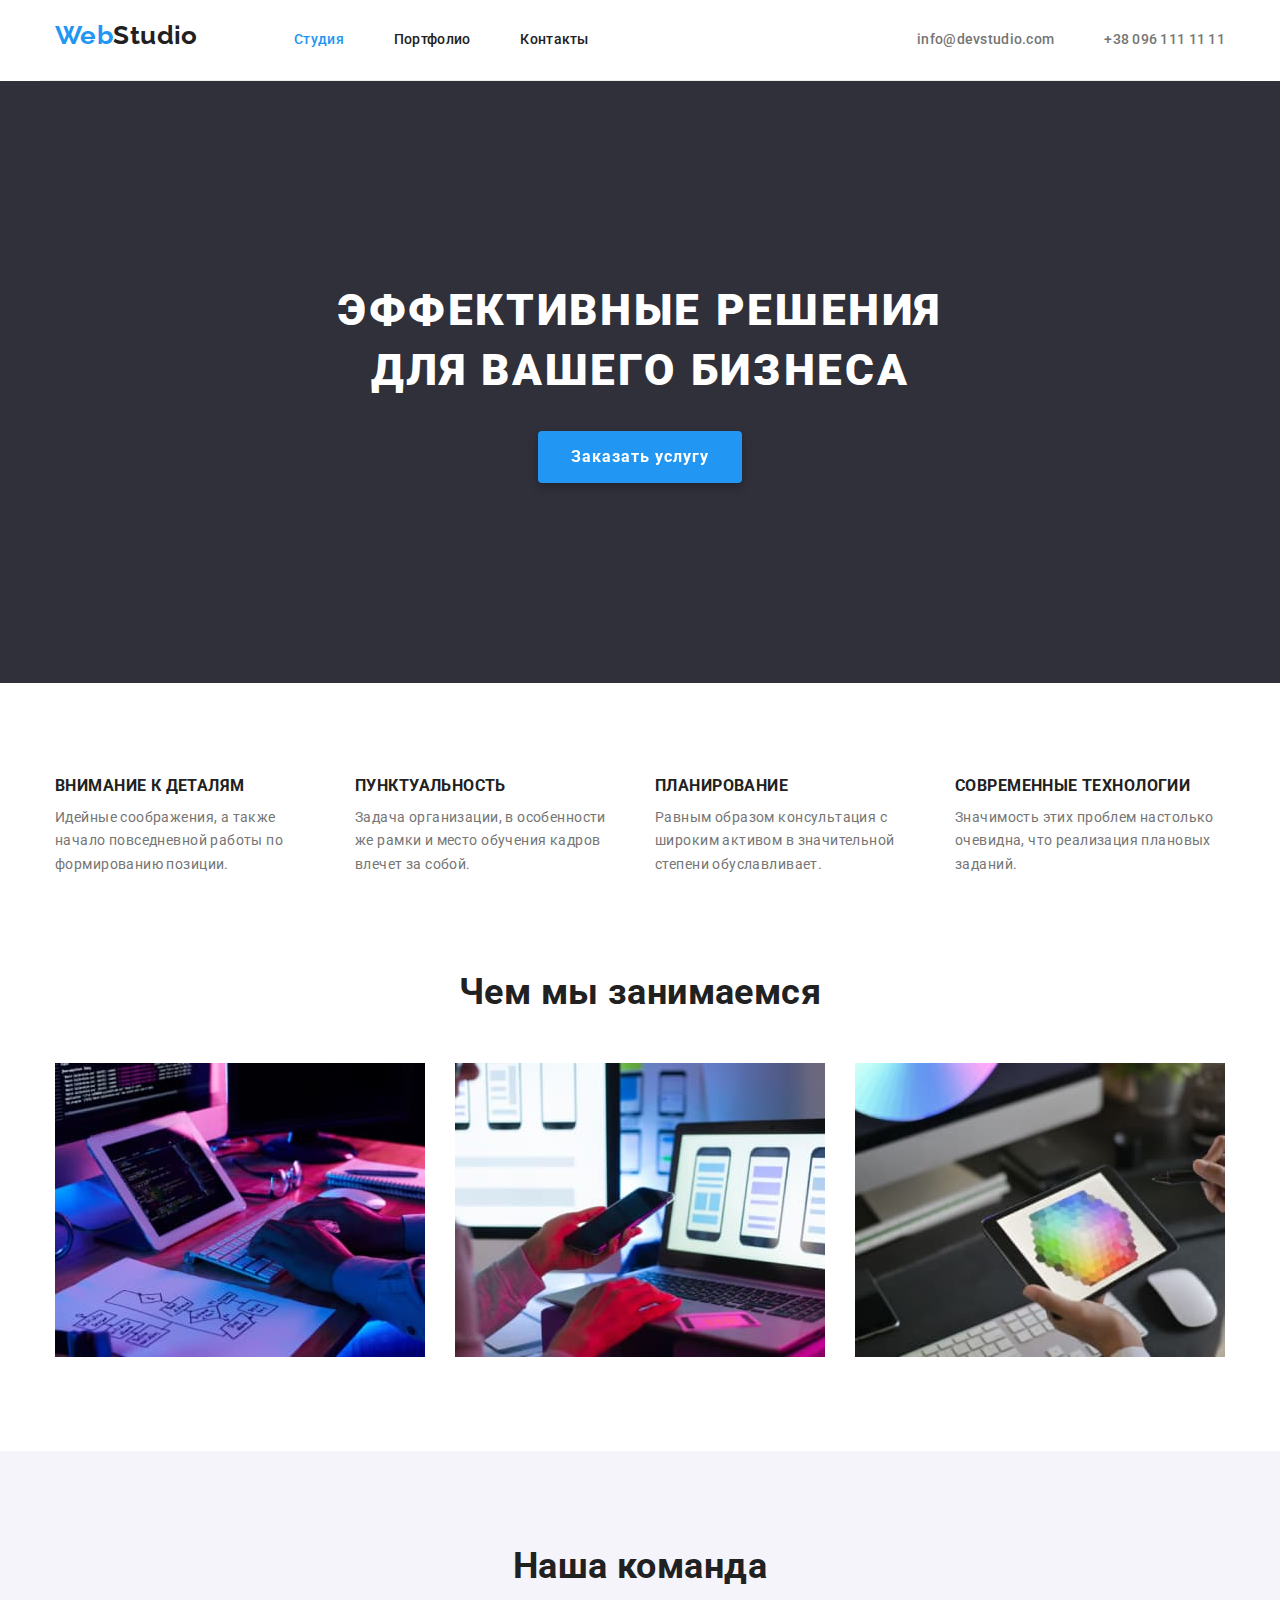
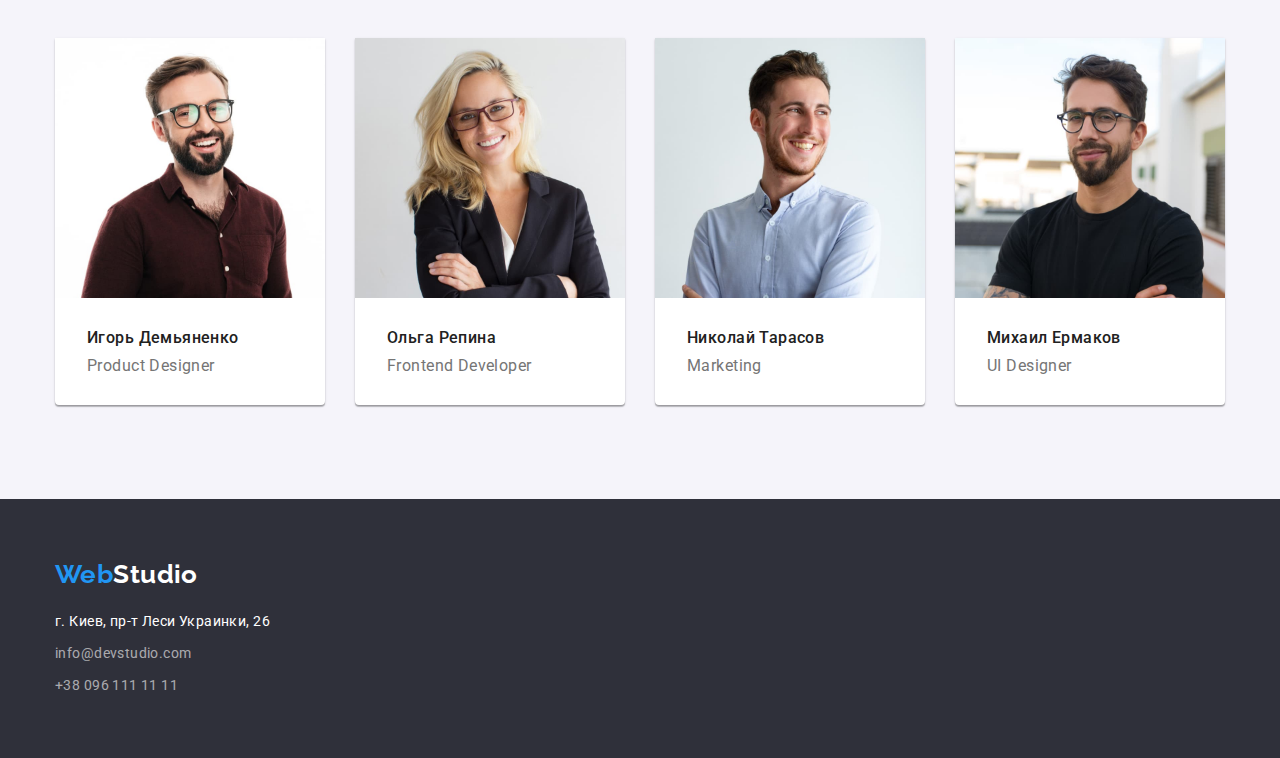
==== commit 7243efa0: "Итоговый результат" ====
--- a/index.html
+++ b/index.html
@@ -35,8 +35,8 @@
         <!-- Hero -->
         <section class="hero">
             <div class="container">
-            <h1 class="page-title">Эффективные решения для вашего бизнеса</h1>
-            <button class="button-order" type="button">Заказать услугу</button>
+                <h1 class="page-title">Эффективные решения для вашего бизнеса</h1>
+                <button class="button-order" type="button">Заказать услугу</button>
             </div>
         </section>
 
@@ -46,20 +46,20 @@
                 <h2 class="hiden-title">Особенности</h2>
                 <ul class="feature-list list">
                     <li class="item">
-                    <h3 class="feature-title">Внимание к деталям</h3>
-                    <p class="paragraf-text">Идейные соображения, а также начало повседневной работы по формированию позиции.</p>
+                        <h3 class="feature-title">Внимание к деталям</h3>
+                        <p class="paragraf-text">Идейные соображения, а также начало повседневной работы по формированию позиции.</p>
                     </li>
                     <li class="item">
-                    <h3 class="feature-title">Пунктуальность</h3>
-                    <p class="paragraf-text">Задача организации, в особенности же рамки и место обучения кадров влечет за собой.</p>
+                        <h3 class="feature-title">Пунктуальность</h3>
+                        <p class="paragraf-text">Задача организации, в особенности же рамки и место обучения кадров влечет за собой.</p>
                     </li>
                     <li class="item">
-                    <h3 class="feature-title">Планирование</h3>
-                    <p class="paragraf-text">Равным образом консультация с широким активом в значительной степени обуславливает.</p>
+                        <h3 class="feature-title">Планирование</h3>
+                        <p class="paragraf-text">Равным образом консультация с широким активом в значительной степени обуславливает.</p>
                     </li>
                     <li class="item">
-                    <h3 class="feature-title">Современные технологии</h3>
-                    <p class="paragraf-text">Значимость этих проблем настолько очевидна, что реализация плановых заданий.</p>
+                        <h3 class="feature-title">Современные технологии</h3>
+                        <p class="paragraf-text">Значимость этих проблем настолько очевидна, что реализация плановых заданий.</p>
                     </li>
                 </ul>
             </div>
@@ -68,82 +68,73 @@
         <!--We do-->
         <section class="we-do">
             <div class="container">
-            <h2 class="section-title">Чем мы занимаемся</h2>
-            <ul class="list">
-                <li class="item"><img src="./images/work1.jpg" width="370" height="294" alt="Работа на планшете" /></li>
-                <li class="item"><img src="./images/work2.jpg" width="370" height="294" alt="Работа на телефоне" /></li>
-                <li class="item"><img src="./images/work3.jpg" width="370" height="294" alt="Барбер на ноутбуке" /></li>
-            </ul>
+                <h2 class="section-title">Чем мы занимаемся</h2>
+                <ul class="list">
+                    <li class="item"><img src="./images/work1.jpg" width="370" height="294" alt="Работа на планшете" /></li>
+                    <li class="item"><img src="./images/work2.jpg" width="370" height="294" alt="Работа на телефоне" /></li>
+                    <li class="item"><img src="./images/work3.jpg" width="370" height="294" alt="Барбер на ноутбуке" /></li>
+                </ul>
             </div>
         </section>
 
         <!-- OUR TEAM -->
         <section class="team">
             <div class="container">
-            <h2 class="section-title">Наша команда</h2>
-            <ul class="list">
-                <li class="item">
-                    <div class="border">
+                <h2 class="section-title">Наша команда</h2>
+                <ul class="list">
+                    <li class="item">    
                         <img src="./images/staff1.jpg" width="270" height="260" alt="Член команды 1" />
                         <div class="team__box">
-                        <h3 class="team-name">Игорь Демьяненко</h3>
-                        <p class="profession-text" lang="en">Product Designer</p>
+                            <h3 class="team-name">Игорь Демьяненко</h3>
+                            <p class="profession-text" lang="en">Product Designer</p>    
                         </div>
-                    </div>
-                </li>
-                <li class="item">
-                    <div class="border">
+                    </li>
+                    <li class="item">
                         <img src="./images/staff2.jpg" width="270" height="260" alt="Член команды 2" />
                         <div class="team__box">
-                        <h3 class="team-name">Ольга Репина</h3>
-                        <p class="profession-text" lang="en">Frontend Developer</p>
+                            <h3 class="team-name">Ольга Репина</h3>
+                            <p class="profession-text" lang="en">Frontend Developer</p>
                         </div>
-                    </div>
-                </li>
-                <li class="item">
-                    <div class="border">
+                    </li>
+                    <li class="item">   
                         <img src="./images/staff3.jpg" width="270" height="260" alt="Член команды 3" />
                         <div class="team__box">
-                        <h3 class="team-name">Николай Тарасов</h3>    
-                        <p class="profession-text" lang="en">Marketing</p>
+                            <h3 class="team-name">Николай Тарасов</h3>    
+                            <p class="profession-text" lang="en">Marketing</p>
                         </div>
-                    </div>
-                </li>
-                <li class="item">
-                    <div class="border">
+                    </li>
+                    <li class="item">
                         <img src="./images/staff4.jpg" width="270" height="260" alt="Член команды 4" />
                         <div class="team__box">
-                        <h3 class="team-name">Михаил Ермаков</h3>
-                        <p class="profession-text" lang="en">UI Designer</p>
+                            <h3 class="team-name">Михаил Ермаков</h3>
+                            <p class="profession-text" lang="en">UI Designer</p>
                         </div>
-                    </div>
-                </li>
-            </ul>
+                    </li>
+                </ul>
             </div>
-        </section>
-        
+        </section>    
     </main>
     
-    
     <!--Контакты-->
-    <footer class="dark-background container">
-        <a class="logo-footer" href="/"><span class="colortext">Web</span>Studio</a>
-        <address class="address">
-            <ul class="list">
-                <li>
-                    <a class="address-link link" href="https://goo.gl/maps/Cei7VWRPJddVFzz26" target="_blank"
+    <footer class="footer dark-background">
+        <div class="container">
+            <a class="logo-footer" href="/"><span class="colortext">Web</span>Studio</a>
+            <address class="address">
+                <ul class="footer__list">
+                    <li class="footer__item">
+                        <a class="address-link link" href="https://goo.gl/maps/Cei7VWRPJddVFzz26" target="_blank"
                         rel="noopener noreferrer">г. Киев, пр-т Леси Украинки, 26</a>
-                </li>
-                <li>
-                    <a class="connect link" href="mailto:info@devstudio.com">info@devstudio.com</a>
-                </li>
-                <li>
-                    <a class="connect link" href="tell:+380961111111">+38 096 111 11 11</a>
-                </li>
-            </ul>
-        </address>
+                    </li>
+                    <li class="footer__item">
+                        <a class="connect link" href="mailto:info@devstudio.com">info@devstudio.com</a>
+                    </li>
+                    <li class="footer__item">
+                        <a class="connect link" href="tell:+380961111111">+38 096 111 11 11</a>
+                    </li>
+                </ul>
+            </address>
+        </div>
     </footer>
     
 </body>
-
 </html>--- a/css/styles.css
+++ b/css/styles.css
@@ -70,6 +70,15 @@
   padding-left: 15px;
   margin-left: auto;
   margin-right: auto;
+}
+
+.colortext {
+  color: var(--accent-text-color);
+}
+
+.link:hover,
+.link:focus {
+  color: var(--accent-text-color);
 }
 
 /*HIDDEN TITLES*/
@@ -85,10 +94,22 @@
 }
 
 /* SITE NAV */
+.logo-header {
+  display: inline-block;
+  margin-right: 93px;
+  color: var(--title-text-color);
+  font-family: var(--logo-font);
+  font-weight: 700;
+  font-size: 26px;
+  line-height: 1.19;
+  text-decoration: none;
+}
+
 .header .container {
   display: flex;
   align-items: center;
   background-color: var(--white-bg-color);
+  border-bottom: 1px solid #ececec;
 }
 
 .main-item:not(:last-child) {
@@ -107,9 +128,7 @@
   display: block;
   padding-top: 32px;
   padding-bottom: 32px;
-
-  color: var(--title-text-color);
-
+  color: var(--title-text-color);
   font-weight: 500;
   line-height: 1.14;
   letter-spacing: 0.02em;
@@ -166,31 +185,32 @@
   overflow: hidden;
 }
 .section-title {
+  margin-bottom: 50px;
   font-family: var(--title-font);
   font-weight: 700;
   font-size: 36px;
   line-height: 1.17;
   text-align: center;
   color: var(--title-text-color);
-  margin-bottom: 50px;
-}
-
-.item .border {
+}
+
+.gallery-about {
   border: 1px solid #eeeeee;
-  border-bottom-right-radius: 4px;
-  border-top-right-radius: 4px;
-  box-shadow: 0px 4px 4px 0px #000000 25%;
-  box-shadow: 0px 2px 1px 0px #000000 20%;
-  box-shadow: 0px 1px 1px 0px #000000 14%;
-  box-shadow: 0px 1px 3px 0px #000000 12%;
+  border-top: none;
+}
+
+.gallery-progect__link:hover,
+.gallery-progect__link:focus {
+  box-shadow: 0px 1px 1px rgba(0, 0, 0, 0.12), 0px 4px 4px rgba(0, 0, 0, 0.06),
+    1px 4px 6px rgba(0, 0, 0, 0.16);
 }
 
 /* HERO */
 .hero {
+  padding-top: 200px;
+  padding-bottom: 200px;
   text-align: center;
   background-color: var(--dark-bg-color);
-  padding-top: 200px;
-  padding-bottom: 200px;
 }
 .dark-background {
   background-color: var(--dark-bg-color);
@@ -198,6 +218,11 @@
 
 .page-title {
   display: block;
+  margin-bottom: 30px;
+  margin-left: auto;
+  margin-right: auto;
+  width: 696px;
+  height: 120px;
   font-family: var(--title-font);
   font-weight: 900;
   font-size: 44px;
@@ -207,19 +232,14 @@
   text-transform: uppercase;
   color: var(--white-text-color);
   background-color: var(--dark-bg-color);
-  margin-bottom: 30px;
-  width: 696px;
-  height: 120px;
-  margin-left: auto;
-  margin-right: auto;
 }
 
 .button-order {
   display: inline-block;
+  padding: 10px 32px;
   border: 1px solid transparent;
   border-radius: 4px;
   filter: drop-shadow(0px 4px 4px rgba(0, 0, 0, 0.25));
-  padding: 10px 32px;
 
   color: var(--white-text-color);
   background-color: var(--accent-text-color);
@@ -238,8 +258,8 @@
 .button-nav:focus {
   background-color: var(--accent-text-color);
 }
+
 /* FEATURE */
-
 .feature-list .item {
   width: 270px;
 }
@@ -266,8 +286,8 @@
 .paragraf-text {
   font-family: var(--title-font);
 }
+
 /* WE DO */
-
 .we-do .item {
   width: 370px;
 }
@@ -291,6 +311,9 @@
   background-color: var(--white-bg-color);
   border-radius: 4px;
   width: 270px;
+  box-shadow: 0px 1px 3px rgba(0, 0, 0, 0.12), 0px 1px 1px rgba(0, 0, 0, 0.14),
+    0px 2px 1px rgba(0, 0, 0, 0.2);
+  border-radius: 0px 0px 4px 4px;
 }
 
 .team__box {
@@ -302,12 +325,12 @@
 }
 
 .team-name {
+  margin-bottom: 10px;
   font-family: var(--title-font);
   font-weight: 500;
   font-size: 16px;
   line-height: 1.19;
   color: var(--title-text-color);
-  margin-bottom: 10px;
 }
 
 .profession-text {
@@ -340,13 +363,17 @@
   display: flex;
   flex-wrap: wrap;
   justify-content: center;
-
-  margin-bottom: 94px;
+}
+
+.gallery-progect__link {
+  display: flex;
+  flex-direction: column;
 }
 
 .gallery-progect .item {
   flex-basis: calc((100% - 3 * 30px) / 3);
 }
+
 .gallery-progect .item:nth-last-child(-n + 3) {
   margin-bottom: 0;
 }
@@ -358,10 +385,12 @@
 .gallery-progect .item {
   margin-right: 30px;
   margin-bottom: 30px;
+  display: flex;
 }
 
 .gallery-about {
   padding: 20px 24px;
+  flex-grow: 1;
 }
 
 .gallery-title {
@@ -388,35 +417,32 @@
   letter-spacing: 0.03em;
   color: var(--title-text-color);
   background-color: var(--second-bg-color);
-  padding: 6px, 22px;
+  border: 0;
   border-radius: 4px;
 }
 
-/* Logo Website header*/
-.logo-header {
-  color: var(--title-text-color);
+/* Logo Website footer*/
+.footer {
+  padding-top: 60px;
+  padding-bottom: 60px;
+}
+
+.footer__list {
+  list-style: none;
+  padding: 0;
+  margin: 0;
+}
+.footer__item:not(:last-child) {
+  margin-bottom: 8px;
+}
+
+.logo-footer {
+  display: block;
+  margin-bottom: 20px;
+  color: var(--white-text-color);
   font-family: var(--logo-font);
   font-weight: 700;
   font-size: 26px;
   line-height: 1.19;
   text-decoration: none;
-  margin-right: 93px;
-  display: inline-block;
-}
-/* Logo Website footer*/
-.logo-footer {
-  color: var(--white-text-color);
-  font-family: var(--logo-font);
-  font-weight: 700;
-  font-size: 26px;
-  line-height: 1.19;
-  text-decoration: none;
-}
-.colortext {
-  color: var(--accent-text-color);
-}
-
-.link:hover,
-.link:focus {
-  color: var(--accent-text-color);
-}
+}
